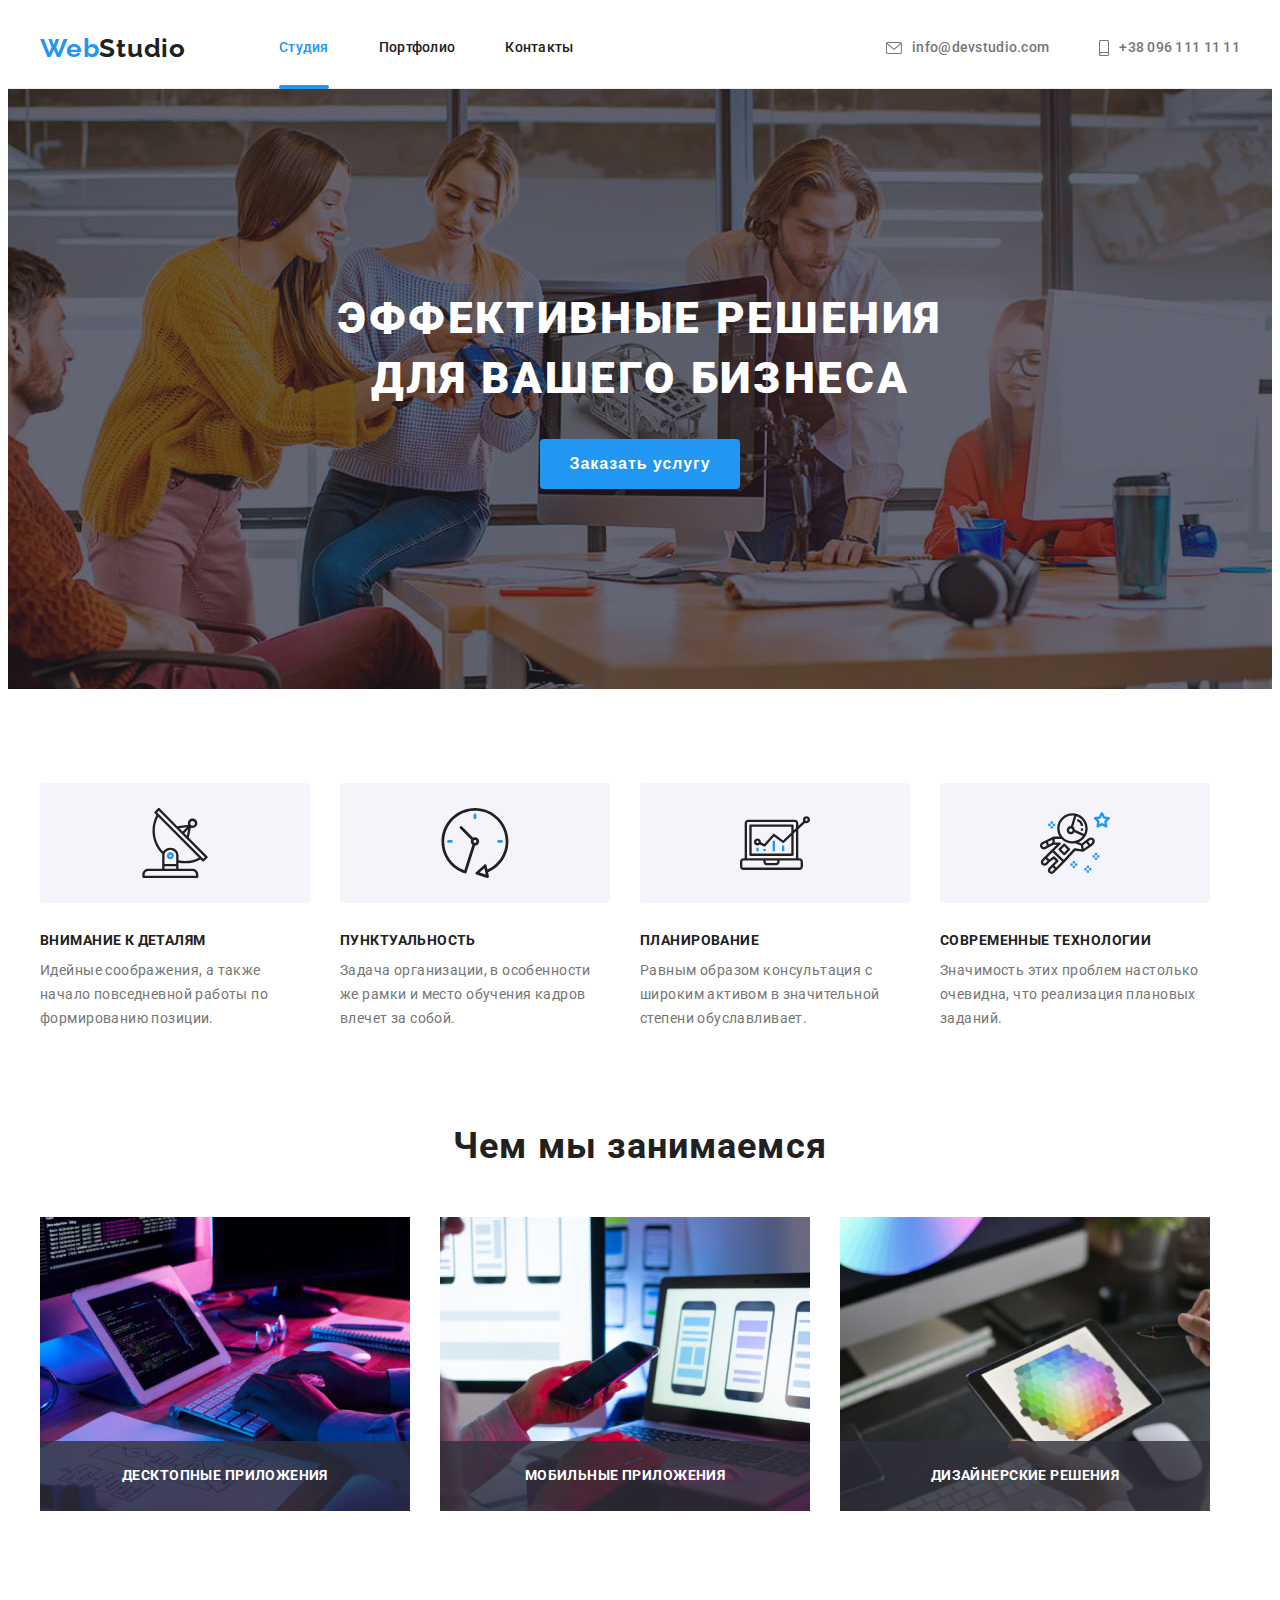
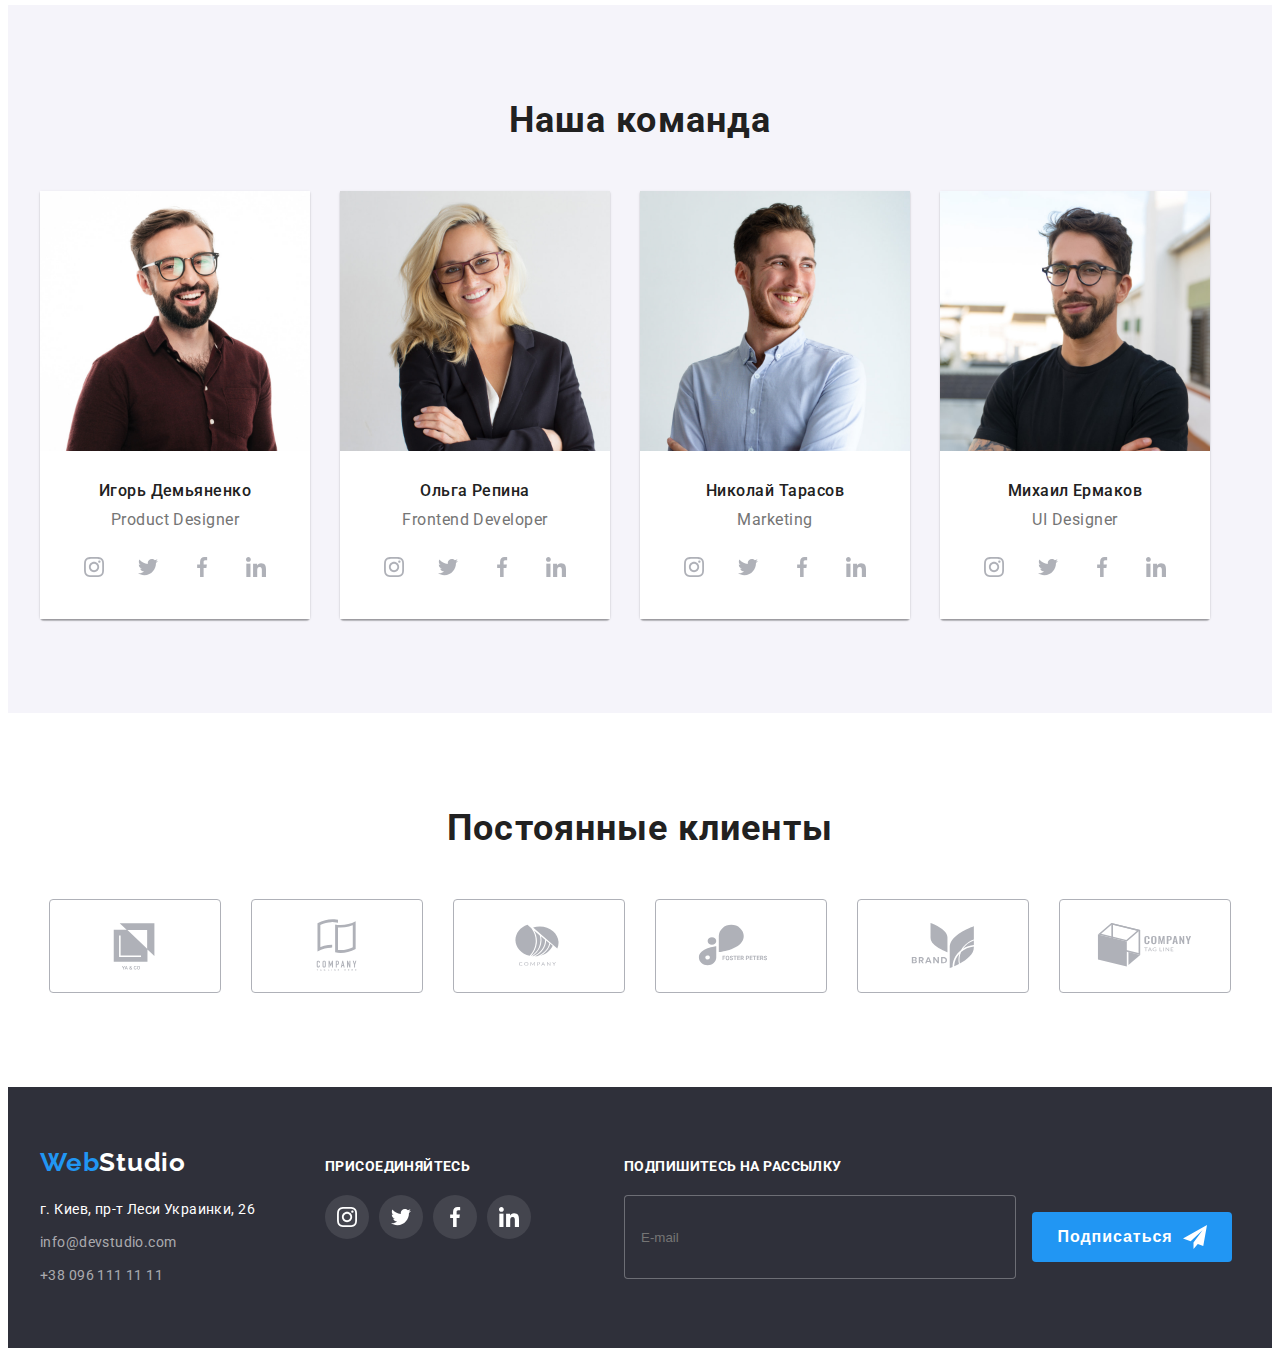
==== index.html @ c7f840ad "Копия с репозитория hw6" ====
<!DOCTYPE html>
<html lang="ru">
  <head>
    <meta charset="UTF-8" />
    <meta http-equiv="X-UA-Compatible" content="IE=edge" />
    <meta name="viewport" content="width=device-width, initial-scale=1.0" />
    <title>Веб-студия</title>
    <link rel="preconnect" href="https://fonts.googleapis.com" />
    <link rel="preconnect" href="https://fonts.gstatic.com" crossorigin />
    <link
      href="https://fonts.googleapis.com/css2?family=Raleway:wght@700&family=Roboto:wght@400;500;700;900&display=swap"
      rel="stylesheet"
    />
    <link
      rel="stylesheet"
      href="https://cdnjs.cloudflare.com/ajax/libs/modern-normalize/1.1.0/modern-normalize.min.css"
      integrity="sha512-wpPYUAdjBVSE4KJnH1VR1HeZfpl1ub8YT/NKx4PuQ5NmX2tKuGu6U/JRp5y+Y8XG2tV+wKQpNHVUX03MfMFn9Q=="
      crossorigin="anonymous"
      referrerpolicy="no-referrer"
    />
    <link rel="stylesheet" href="./css/styles.css" />
  </head>
  <body>
    <!--HEADER-->
    <header class="main-header">
      <div class="container header-container">
        <nav class="navigation">
          <a class="logo link" href="./index.html">Web<span class="logo-web">Studio</span></a>
          <ul class="menu list">
            <li class="menu-item">
              <a class="menu-link link current" href="./index.html">Студия</a>
            </li>
            <li class="menu-item">
              <a class="menu-link link" href="./portfolio.html">Портфолио</a>
            </li>
            <li class="menu-item">
              <a class="menu-link link" href="">Контакты</a>
            </li>
          </ul>
        </nav>
        <ul class="contacts-header list">
          <li class="contact-item">
            <a class="contact-link link" href="mailto:info@devstudio.com">
              <svg class="contact-link-icon" width="16" height="12">
                <use href="./images/icons.svg#envelope"></use>
              </svg>
              info@devstudio.com</a
            >
          </li>
          <li class="contact-item">
            <a class="contact-link link" href="tel:+380961111111">
              <svg class="contact-link-icon" width="10" height="16">
                <use href="./images/icons.svg#smartphone"></use>
              </svg>
              +38 096 111 11 11</a
            >
          </li>
        </ul>
      </div>
    </header>
    <!--MAIN BLOCK-->
    <main>
      <!--HERO SECTION-->
      <section class="hero">
        <div class="container hero-container">
          <h1 class="hero-header">Эффективные решения для вашего бизнеса</h1>
          <button class="modal-btn" type="button" data-modal-open>Заказать услугу</button>
        </div>
      </section>
      <!--ADVANTAGE SECTION-->
      <section class="advantage">
        <div class="container">
          <ul class="advantage-list list">
            <li class="advantage-list-item">
              <div class="advantage-item">
                <svg class="advantage-icon" width="70" height="70">
                  <use href="./images/icons.svg#antenna"></use>
                </svg>
              </div>
              <h3 class="advantage-header">Внимание к деталям</h3>
              <p class="advantage-text">
                Идейные соображения, а также начало повседневной работы по формированию позиции.
              </p>
            </li>
            <li class="advantage-list-item">
              <div class="advantage-item">
                <svg class="advantage-icon" width="70" height="70">
                  <use href="./images/icons.svg#clock"></use>
                </svg>
              </div>
              <h3 class="advantage-header">Пунктуальность</h3>
              <p class="advantage-text">
                Задача организации, в особенности же рамки и место обучения кадров влечет за собой.
              </p>
            </li>
            <li class="advantage-list-item">
              <div class="advantage-item">
                <svg class="advantage-icon" width="70" height="70">
                  <use href="./images/icons.svg#diagram"></use>
                </svg>
              </div>
              <h3 class="advantage-header">Планирование</h3>
              <p class="advantage-text">
                Равным образом консультация с широким активом в значительной степени обуславливает.
              </p>
            </li>
            <li class="advantage-list-item">
              <div class="advantage-item">
                <svg class="advantage-icon" width="70" height="70">
                  <use href="./images/icons.svg#astronaut"></use>
                </svg>
              </div>
              <h3 class="advantage-header">Современные технологии</h3>
              <p class="advantage-text">
                Значимость этих проблем настолько очевидна, что реализация плановых заданий.
              </p>
            </li>
          </ul>
        </div>
      </section>
      <!--SERVICES SECTION-->
      <section class="services section">
        <div class="container">
          <h2 class="block-header">Чем мы занимаемся</h2>
          <ul class="services-list list">
            <li class="service-item">
              <div class="services-list-container">
                <img
                  src="./images/services/services-img-1.jpg"
                  alt="Работает на компьютере"
                  height="294"
                  width="370"
                />
                <h3 class="services-header">Десктопные приложения</h3>
              </div>
            </li>
            <li class="service-item">
              <div class="services-list-container">
                <img
                  src="./images/services/services-img-2.jpg"
                  alt="Работает на ноутбуке с телефоном"
                  height="294"
                  width="370"
                />
                <h3 class="services-header">Мобильные приложения</h3>
              </div>
            </li>
            <li class="service-item">
              <div class="services-list-container">
                <img
                  src="./images/services/services-img-3.jpg"
                  alt="Работает на планшете"
                  height="294"
                  width="370"
                />
                <h3 class="services-header">Дизайнерские решения</h3>
              </div>
            </li>
          </ul>
        </div>
      </section>
      <!--OUR TEAM SECTION-->
      <section class="our-team section">
        <div class="container">
          <h2 class="block-header">Наша команда</h2>
          <ul class="team-list list">
            <li class="team-item">
              <img
                class="photo"
                src="./images/our-team/igor-demyanenko.jpg"
                alt="Игорь Демьяненко"
                height="260"
                width="270"
              />
              <div class="team-content">
                <h3 class="name-team">Игорь Демьяненко</h3>
                <p class="profession-team" lang="en">Product Designer</p>
                <ul class="social-list list">
                  <li class="social-item">
                    <a href="" class="social-link">
                      <svg class="social-icon" width="20" height="20">
                        <use href="./images/icons.svg#instagram"></use>
                      </svg>
                    </a>
                  </li>
                  <li class="social-item">
                    <a href="" class="social-link">
                      <svg class="social-icon" width="20" height="20">
                        <use href="./images/icons.svg#twitter"></use>
                      </svg>
                    </a>
                  </li>
                  <li class="social-item">
                    <a href="" class="social-link">
                      <svg class="social-icon" width="20" height="20">
                        <use href="./images/icons.svg#facebook"></use>
                      </svg>
                    </a>
                  </li>
                  <li class="social-item">
                    <a href="" class="social-link">
                      <svg class="social-icon" width="20" height="20">
                        <use href="./images/icons.svg#linkedin"></use>
                      </svg>
                    </a>
                  </li>
                </ul>
              </div>
            </li>
            <li class="team-item">
              <img
                class="photo"
                src="./images/our-team/olga-repina.jpg"
                alt="Ольга Репина"
                height="260"
                width="270"
              />
              <div class="team-content">
                <h3 class="name-team">Ольга Репина</h3>
                <p class="profession-team" lang="en">Frontend Developer</p>
                <ul class="social-list list">
                  <li class="social-item">
                    <a href="" class="social-link">
                      <svg class="social-icon" width="20" height="20">
                        <use href="./images/icons.svg#instagram"></use>
                      </svg>
                    </a>
                  </li>
                  <li class="social-item">
                    <a href="" class="social-link">
                      <svg class="social-icon" width="20" height="20">
                        <use href="./images/icons.svg#twitter"></use>
                      </svg>
                    </a>
                  </li>
                  <li class="social-item">
                    <a href="" class="social-link">
                      <svg class="social-icon" width="20" height="20">
                        <use href="./images/icons.svg#facebook"></use>
                      </svg>
                    </a>
                  </li>
                  <li class="social-item">
                    <a href="" class="social-link">
                      <svg class="social-icon" width="20" height="20">
                        <use href="./images/icons.svg#linkedin"></use>
                      </svg>
                    </a>
                  </li>
                </ul>
              </div>
            </li>
            <li class="team-item">
              <img
                class="photo"
                src="./images/our-team/nikolay-tarasov.jpg"
                alt="Николай Тарасов"
                height="260"
                width="270"
              />
              <div class="team-content">
                <h3 class="name-team">Николай Тарасов</h3>
                <p class="profession-team" lang="en">Marketing</p>
                <ul class="social-list list">
                  <li class="social-item">
                    <a href="" class="social-link">
                      <svg class="social-icon" width="20" height="20">
                        <use href="./images/icons.svg#instagram"></use>
                      </svg>
                    </a>
                  </li>
                  <li class="social-item">
                    <a href="" class="social-link">
                      <svg class="social-icon" width="20" height="20">
                        <use href="./images/icons.svg#twitter"></use>
                      </svg>
                    </a>
                  </li>
                  <li class="social-item">
                    <a href="" class="social-link">
                      <svg class="social-icon" width="20" height="20">
                        <use href="./images/icons.svg#facebook"></use>
                      </svg>
                    </a>
                  </li>
                  <li class="social-item">
                    <a href="" class="social-link">
                      <svg class="social-icon" width="20" height="20">
                        <use href="./images/icons.svg#linkedin"></use>
                      </svg>
                    </a>
                  </li>
                </ul>
              </div>
            </li>
            <li class="team-item">
              <img
                class="photo"
                src="./images/our-team/mikhail-yermakov.jpg"
                alt="Михаил Ермаков"
                height="260"
                width="270"
              />
              <div class="team-content">
                <h3 class="name-team">Михаил Ермаков</h3>
                <p class="profession-team" lang="en">UI Designer</p>
                <ul class="social-list list">
                  <li class="social-item">
                    <a href="" class="social-link">
                      <svg class="social-icon" width="20" height="20">
                        <use href="./images/icons.svg#instagram"></use>
                      </svg>
                    </a>
                  </li>
                  <li class="social-item">
                    <a href="" class="social-link">
                      <svg class="social-icon" width="20" height="20">
                        <use href="./images/icons.svg#twitter"></use>
                      </svg>
                    </a>
                  </li>
                  <li class="social-item">
                    <a href="" class="social-link">
                      <svg class="social-icon" width="20" height="20">
                        <use href="./images/icons.svg#facebook"></use>
                      </svg>
                    </a>
                  </li>
                  <li class="social-item">
                    <a href="" class="social-link">
                      <svg class="social-icon" width="20" height="20">
                        <use href="./images/icons.svg#linkedin"></use>
                      </svg>
                    </a>
                  </li>
                </ul>
              </div>
            </li>
          </ul>
        </div>
      </section>
      <!--CLIENTS-->
      <section class="clients section">
        <div class="container">
          <h2 class="block-header">Постоянные клиенты</h2>
          <ul class="clients-list list">
            <li class="client-item">
              <a href="" class="client-link">
                <svg class="client-icon" width="106" height="60">
                  <use href="./images/icons.svg#logo-1"></use>
                </svg>
              </a>
            </li>
            <li class="client-item">
              <a href="" class="client-link">
                <svg class="client-icon" width="106" height="60">
                  <use href="./images/icons.svg#logo-2"></use>
                </svg>
              </a>
            </li>
            <li class="client-item">
              <a href="" class="client-link">
                <svg class="client-icon" width="106" height="60">
                  <use href="./images/icons.svg#logo-3"></use>
                </svg>
              </a>
            </li>
            <li class="client-item">
              <a href="" class="client-link">
                <svg class="client-icon" width="106" height="60">
                  <use href="./images/icons.svg#logo-4"></use>
                </svg>
              </a>
            </li>
            <li class="client-item">
              <a href="" class="client-link">
                <svg class="client-icon" width="106" height="60">
                  <use href="./images/icons.svg#logo-5"></use>
                </svg>
              </a>
            </li>
            <li class="client-item">
              <a href="" class="client-link">
                <svg class="client-icon" width="106" height="60">
                  <use href="./images/icons.svg#logo-6"></use>
                </svg>
              </a>
            </li>
          </ul>
        </div>
      </section>
    </main>
    <!--FOOTER-->
    <footer class="footer">
      <div class="container footer-item">
        <div class="logo-contacts-footer">
          <a class="logo link" href="./index.html">Web<span class="logo-footer">Studio</span></a>
          <address class="contacts">
            <ul class="footer-contacts-list list">
              <li class="footer-item">
                <a
                  class="footer-address-link link"
                  href=""
                  target="_blank"
                  rel="noopener noreferrer"
                >
                  г. Киев, пр-т Леси Украинки, 26</a
                >
              </li>
              <li class="footer-item">
                <a class="footer-contact-link link" href="mailto:info@devstudio.com"
                  >info@devstudio.com</a
                >
              </li>
              <li class="footer-item">
                <a class="footer-contact-link link" href="tel:+380961111111">+38 096 111 11 11</a>
              </li>
            </ul>
          </address>
        </div>
        <div class="social-footer">
          <h2 class="footer-header">присоединяйтесь</h2>
          <ul class="social-footer-list list">
            <li class="social-footer-item">
              <a href="" class="social-footer-link">
                <svg class="social-footer-icon" width="20" height="20">
                  <use href="./images/icons.svg#instagram"></use>
                </svg>
              </a>
            </li>
            <li class="social-footer-item">
              <a href="" class="social-footer-link">
                <svg class="social-footer-icon" width="20" height="20">
                  <use href="./images/icons.svg#twitter"></use>
                </svg>
              </a>
            </li>
            <li class="social-footer-item">
              <a href="" class="social-footer-link">
                <svg class="social-footer-icon" width="20" height="20">
                  <use href="./images/icons.svg#facebook"></use>
                </svg>
              </a>
            </li>
            <li class="social-footer-item">
              <a href="" class="social-footer-link">
                <svg class="social-footer-icon" width="20" height="20">
                  <use href="./images/icons.svg#linkedin"></use>
                </svg>
              </a>
            </li>
          </ul>
        </div>
        <div class="footer-subscription">
          <h2 class="footer-header">подпишитесь на рассылку</h2>
          <form class="footer-subscription-form">
            <input
              class="footer-subscription-input"
              type="email"
              name="sub_user_email"
              placeholder="E-mail"
            />
            <button class="footer-subscription-btn" type="submit">
              <span class="footer-subscription-btn-span">Подписаться</span>
              <svg class="subscription-icon" width="24" height="24">
                <use href="./images/icons.svg#plane"></use>
              </svg>
            </button>
          </form>
        </div>
      </div>
    </footer>
    <!--CONTACT MODAL-->
    <div class="backdrop is-hidden" data-modal>
      <div class="modal">
        <button class="modal-btn-close" type="button" data-modal-close>
          <svg class="modal-btn-close-icon" width="18" height="18">
            <use href="./images/icons.svg#close"></use>
          </svg>
        </button>
        <form class="contact-form">
          <p class="contact-form-appeal">Оставьте свои данные, мы вам перезвоним</p>
          <label class="contact-form-field">
            <span class="contact-form-field-span">Имя</span>
            <span class="contact-form-field-wrapper">
              <input
                class="contact-form-input"
                type="text"
                required
                name="user_name"
                minlength="2"
              />
              <svg class="contact-form-icon" width="18" height="18">
                <use href="./images/icons.svg#person"></use>
              </svg>
            </span>
          </label>
          <label class="contact-form-field">
            <span class="contact-form-field-span">Телефон</span>
            <span class="contact-form-field-wrapper">
              <input
                class="contact-form-input"
                type="tel"
                required
                name="user_phone_number"
                pattern="[0-9]{3}[0-9]{3}[0-9]{2}[0-9]{2}"
                title="(700)1234567"
              />
              <svg class="contact-form-icon" width="18" height="18">
                <use href="./images/icons.svg#phone"></use>
              </svg>
            </span>
          </label>
          <label class="contact-form-field">
            <span class="contact-form-field-span">Почта</span>
            <span class="contact-form-field-wrapper">
              <input class="contact-form-input" type="email" required name="user_email" />
              <svg class="contact-form-icon" width="18" height="18">
                <use href="./images/icons.svg#email"></use>
              </svg>
            </span>
          </label>
          <label class="contact-form-field">
            <span class="contact-form-field-span">Комментарий</span>
            <textarea
              class="contact-form-message"
              name="user_massage"
              placeholder="Введите текст"
            ></textarea>
          </label>
          <input
            class="contact-form-checkbox visually-hidden"
            id="checkbox-policy"
            type="checkbox"
            name="user_policy"
            required
          />
          <label class="contact-form-checkbox-label" for="checkbox-policy">
            <span class="contact-form-checkbox-policy-span">
              Соглашаюсь с рассылкой и принимаю&nbsp;
              <a href="" class="contact-form-checkbox-link link">Условия договора</a>
            </span>
          </label>
          <button class="contact-form-btn" type="submit">Отправить</button>
        </form>
      </div>
    </div>
    <script src="./js/modal.js"></script>
  </body>
</html>
---- css/styles.css ----
:root {
    --accent-color: #212121;
    --brand-color: #2196F3;
    --text-color: #757575;
}

h1,
h2,
h3,
h4,
h5,
h6,
p {
    margin-top: 0;
    margin-bottom: 0;
}

ul,
ol {
    margin-top: 0;
    margin-bottom: 0;
    padding-left: 0;
}

img {
    display: block;
}

.link {
    text-decoration: none;
}

.list {
    list-style: none;
}

body {
    font-family: 'Roboto', sans-serif;
    color: var(--accent-color);
}

.visually-hidden {
    position: absolute;
    width: 1px;
    height: 1px;
    margin: -1px;
    border: 0;
    padding: 0;
    white-space: nowrap;
    clip-path: inset(100%);
    clip: rect(0 0 0 0);
    overflow: hidden;
}

/*=========COMPONENTS=========*/
.container {
    width: 1200px;
    padding-left: 15px;
    padding-right: 15px;
    margin-left: auto;
    margin-right: auto;
}

.section {
    padding-top: 94px;
    padding-bottom: 94px;
}

.logo {
    font-family: 'Raleway', sans-serif;
    font-weight: 700;
    font-size: 26px;
    line-height: 1.19;
    letter-spacing: 0.03em;
    color: var(--brand-color);
}

.logo-web {
    color: var(--accent-color);
}

.block-header {
    margin-bottom: 50px;

    font-weight: 700;
    font-size: 36px;
    line-height: 1.17;
    text-align: center;
    letter-spacing: 0.03em;
}

/*=========HEADER=========*/
.header-container {
    display: flex;
    align-items: center;
    justify-content: space-between;
}

.main-header {
    border-bottom: 1px solid #ECECEC;
}

.navigation {
    display: flex;
    align-items: center;
}

.menu {
    display: flex;
    margin-left: 93px;
}

.menu-item {
    position: relative;
}

.menu-item:not(:last-child) {
    margin-right: 50px;
}

.contact-item:not(:last-child) {
    margin-right: 50px;
}

.menu-link {
    display: block;
    padding-top: 32px;
    padding-bottom: 32px;

    font-weight: 500;
    font-size: 14px;
    line-height: 1.14;
    letter-spacing: 0.02em;
    color: var(--accent-color);

    transition: color 250ms cubic-bezier(0.4, 0, 0.2, 1);
}

.menu-link:hover,
.menu-link:focus {
    color: var(--brand-color);
}

.menu .link.current {
    color: var(--brand-color);
}

.menu-link.current::after {
    position: absolute;
    content: '';
    width: 100%;
    height: 4px;
    left: 0;
    bottom: -1px;
    background: var(--brand-color);
    border-radius: 2px;
}

.contacts-header {
    display: flex;
}

.contact-link {
    display: flex;
    align-items: center;
    
    font-weight: 500;
    font-size: 14px;
    line-height: 1.14;
    letter-spacing: 0.02em;
    color: var(--text-color);

    transition: color 250ms cubic-bezier(0.4, 0, 0.2, 1);
}

.contact-link:hover, 
.contact-link:focus {
    color: var(--brand-color);
}

.contact-link-icon {
    margin-right: 10px;
    fill: var(--text-color);
    transition: fill 250ms cubic-bezier(0.4, 0, 0.2, 1);
}

.contact-link:hover .contact-link-icon,
.contact-link:focus .contact-link-icon {
    fill: var(--brand-color);
}

/*=========HERO=========*/
.hero {
    max-width: 1600px;
    margin-left: auto;
    margin-right: auto;
    padding-top: 200px;
    padding-bottom: 200px;
    background-image: linear-gradient(rgba(47, 48, 58, 0.4), rgba(47, 48, 58, 0.4)), url('../images/hero/hero-bg.jpg');
    background-size: cover, 1600px;
    background-repeat: no-repeat;
    background-position: center;
    background-color: #2F303A;
}

.hero-header {
    width: 696px;
    height: 120px;
    margin-left: auto;
    margin-right: auto;

    font-weight: 900;
    font-size: 44px;
    line-height: 1.36;
    text-align: center;
    letter-spacing: 0.06em;
    text-transform: uppercase;
    color: #FFFFFF;
    margin-bottom: 30px;
}

.modal-btn {
    display: block;
    min-width: 200px;
    height: 50px;
    margin-left: auto;
    margin-right: auto;
    border: 0;
    border-radius: 4px;

    font-weight: 700;
    font-size: 16px;
    line-height: 1.88;
    letter-spacing: 0.06em;
    cursor: pointer;
    color: #FFFFFF;
    background-color: var(--brand-color);

    transition: background-color 250ms cubic-bezier(0.4, 0, 0.2, 1);
}

.modal-btn:hover,
.modal-btn:focus {
    background-color: #188CE8;
}

/*=========ADVANTAGE=========*/
.advantage {
    padding-top: 94px;
}

.advantage-list {
    display: flex;
}

.advantage-list-item {
    width: 270px;
    min-height: 101px;
}

.advantage-list-item:not(:nth-child(4n)) {
    margin-right: 30px;
}

.advantage-item {
    display: flex;
    align-items: center;
    justify-content: center;
    width: 270px;
    height: 120px;
    background-color: #F5F4FA;
    border-radius: 4px;
    margin-bottom: 30px;
}

.advantage-header {
    margin-bottom: 10px;
    
    font-weight: 700;
    font-size: 14px;
    line-height: 1.14;
    letter-spacing: 0.03em;
    text-transform: uppercase;
}

.advantage-text {
    font-size: 14px;
    line-height: 1.71;
    letter-spacing: 0.03em;
    color: var(--text-color);
}

/*=========SERVICES=========*/
.services-list {
    display: flex;
    flex-wrap: wrap;
}

.services-list-container {
    position: relative;
    width: 370;
    left: 294;
}

.service-item:not(:nth-child(3n)) {
    margin-right: 30px;
}

.services-header {
    position: absolute;
    bottom: 0;
    left: 0;
    display: flex;
    align-items: center;
    justify-content: center;
    width: 370px;
    height: 70px;
    font-weight: 700;
    font-size: 14px;
    line-height: 1.14;
    letter-spacing: 0.03em;
    text-transform: uppercase;
    color: #FFFFFF;
    background: rgba(47, 48, 58, 0.8);
}

/*=========OUR TEAM=========*/
.team-list {
    display: flex;
    flex-wrap: wrap;
}

.team-item {
    box-shadow: 0px 1px 3px rgba(0, 0, 0, 0.12), 0px 1px 1px rgba(0, 0, 0, 0.14), 0px 2px 1px rgba(0, 0, 0, 0.2);
    border-radius: 0px 0px 4px 4px;
}

.team-item:not(:nth-child(4n)) {
    margin-right: 30px;
}

.our-team {
    background: #F5F4FA;
}

.team-content {
    padding: 30px 20px;
    background-color: #fff;
}

.name-team {
    margin-bottom: 10px;

    font-weight: 500;
    font-size: 16px;
    line-height: 1.19;
    text-align: center;
    letter-spacing: 0.03em;
}

.profession-team {
    margin-bottom: 16px;
    font-size: 16px;
    line-height: 1.19;
    text-align: center;
    letter-spacing: 0.03em;
    color: var(--text-color);
}

.social-list {
    display: flex;
    justify-content: center;
}

.social-item:not(:last-child) {
    margin-right: 10px;
}

.social-link {
    display: flex;
    align-items: center;
    justify-content: center;
    width: 44px;
    height: 44px;
    border-radius: 50%;
    background-color: #fff;

    transition: background-color 250ms cubic-bezier(0.4, 0, 0.2, 1);
}

.social-icon {
    fill: #AFB1B8;

    transition: fill 250ms cubic-bezier(0.4, 0, 0.2, 1);
}

.social-link:hover,
.social-link:focus {
    background-color: var(--brand-color);
}

.social-link:hover .social-icon,
.social-link:focus .social-icon {
    fill: #fff;
}

/*=========CLIENTS=========*/

.clients-list {
    display: flex;
    justify-content: center;
}

.client-item:not(:last-child) {
    margin-right: 30px;
}

.client-link {
    display: flex;
    align-items: center;
    justify-content: center;
    width: 170px;
    height: 92px;
    border: 1px solid #AFB1B8;
    border-radius: 4px;

    transition: border 250ms cubic-bezier(0.4, 0, 0.2, 1);
}

.client-icon {
    fill: #AFB1B8;

    transition: fill 250ms cubic-bezier(0.4, 0, 0.2, 1);
}

.client-link:hover,
.client-link:focus {
    border: 1px solid var(--brand-color);
}

.client-link:hover .client-icon,
.client-link:focus .client-icon {
    fill: var(--brand-color);
}

/*=========FOOTER=========*/
.footer {
    background-color: #2F303A;
    padding-top: 60px;
    padding-bottom: 60px;
}

.footer-item {
    display: flex;
    align-items: baseline;
}

.logo-contacts-footer {
    margin-right: 70px;
}

.logo-footer {
    color: #fff;
}

.contacts {
    margin-top: 20px;

    display: flex;
    font-style: normal;
    font-weight: 400;
    font-size: 14px;
    line-height: 1.71;
    letter-spacing: 0.03em;
}

.footer-item:not(:last-child) {
    margin-bottom: 9px;
}

.footer-address-link {
    color: #FFFFFF;
}

.footer-contact-link {
    color: rgba(255, 255, 255, 0.6);
}

.social-footer {
    margin-right: 93px;
}

.footer-header {
    margin-bottom: 20px;

    font-weight: 700;
    font-size: 14px;
    line-height: 1.14;
    letter-spacing: 0.03em;
    text-transform: uppercase;
    color: #fff;
}

.social-footer-list {
    display: flex;
}

.social-footer-item:not(:last-child) {
    margin-right: 10px;
}

.social-footer-link {
    display: flex;
    align-items: center;
    justify-content: center;
    width: 44px;
    height: 44px;
    border-radius: 50%;
    background-color: rgba(255, 255, 255, 0.1);

    transition: background-color 250ms cubic-bezier(0.4, 0, 0.2, 1);
}

.social-footer-icon {
    fill: #fff;

    transition: fill 250ms cubic-bezier(0.4, 0, 0.2, 1);
}

.social-footer-link:hover,
.social-footer-link:focus {
    background-color: var(--brand-color);
}

.social-footer-link:hover .social-footer-icon,
.social-footer-link:focus .social-footer-icon {
    fill: #fff;
}

.footer-subscription-form {
    display: inline-block;
}

.footer-subscription-input {
    width: 358px;
    height: 50px;
    padding: 16px;
    margin-right: 12px;
    color: rgba(255, 255, 255, 0.6);
    border: 1px solid rgba(255, 255, 255, 0.3);
    border-radius: 4px;
    background-color: #2F303A;
    transition: border 250ms cubic-bezier(0.4, 0, 0.2, 1);
}

.footer-subscription-input:focus {
    outline: none;
    border: 1px solid var(--brand-color);
}

.footer-subscription-btn {
    display: inline-flex;
    justify-content: center;
    align-items: center;
    min-width: 200px;
    height: 50px;
    background-color: var(--brand-color);
    border-radius: 4px;
    border: 0;
    transition: background-color 250ms cubic-bezier(0.4, 0, 0.2, 1);
}

.footer-subscription-btn-span {
    font-weight: 700;
    font-size: 16px;
    line-height: 1.88;
    letter-spacing: 0.06em;
    color: #FFFFFF;
}

.subscription-icon {
    margin-left: 10px;
    fill: #fff;
}

.footer-subscription-btn:hover,
.footer-subscription-btn:focus {
    background-color: #188CE8;
    cursor: pointer;
}

/*=========PORTFOLIO=========*/
.filter-list {
    display: flex;
    justify-content: center;
    margin-bottom: 50px;
}

.filter-item:not(:last-child) {
    margin-right: 8px;
}

.filter-type-btn {
    padding: 6px 22px;
    border: 0;
    border-radius: 4px;

    font-weight: 500;
    font-size: 16px;
    line-height: 1.62;
    letter-spacing: 0.03em;
    color: var(--accent-color);
    background: #F5F4FA;
    transition: color 250ms cubic-bezier(0.4, 0, 0.2, 1), 
    background-color 250ms cubic-bezier(0.4, 0, 0.2, 1), 
    box-shadow 250ms cubic-bezier(0.4, 0, 0.2, 1);
}

.filter-type-btn:hover,
.filter-type-btn:focus {
    color: #fff;
    background-color: var(--brand-color);
    cursor: pointer;
    box-shadow: 0px 3px 1px rgba(0, 0, 0, 0.1),
        0px 1px 2px rgba(0, 0, 0, 0.08),
        0px 2px 2px rgba(0, 0, 0, 0.12);
}

.projects-list {
    display: flex;
    flex-wrap: wrap;
    margin-top: -30px;
    margin-left: -30px;
}

.project-item {
    margin-top: 30px;
    margin-left: 30px;
    flex-basis: calc((100% - 90px) / 3);
}

.project-link {
    display: block;
    transition: box-shadow 250ms cubic-bezier(0.4, 0, 0.2, 1);
}

.project-link:hover,
.project-link:focus {
    box-shadow: 0px 1px 1px rgba(0, 0, 0, 0.12), 0px 4px 4px rgba(0, 0, 0, 0.06), 1px 4px 6px rgba(0, 0, 0, 0.16);
}

.project-link:hover .text-overlay,
.project-link:focus .text-overlay {
    transform: translateY(0);
}

.portfolio-img-container {
    position: relative;
    overflow: hidden;
}

.text-overlay {
    position: absolute;
    width: 100%;
    height: 100%;
    top: 0;
    left: 0;
    padding: 63px 24px;

    font-weight: 400;
    font-size: 18px;
    line-height: 1.56;
    letter-spacing: 0.03em;
    color: #FFFFFF;
    background-color: rgba(33, 150, 243, 0.9);

    transform: translateY(100%);
    transition: transform 250ms cubic-bezier(0.4, 0, 0.2, 1);
}


.project-container {
    padding: 20px 24px;
    border-left: 1px solid #EEEEEE;
    border-right: 1px solid #EEEEEE;
    border-bottom: 1px solid #EEEEEE;
}

.project-header {
    margin-bottom: 4px;

    font-weight: 700;
    font-size: 18px;
    line-height: 2;
    letter-spacing: 0.06em;
    color: var(--accent-color);
}

.project-type {
    font-size: 16px;
    line-height: 1.88;
    letter-spacing: 0.03em;
    color: var(--text-color);
}

/*=========BACKDROP=========*/

.backdrop {
    position: fixed;
    top: 0;
    left: 0;
    width: 100%;
    height: 100%;
    background-color: rgba(0, 0, 0, 0.2);
    transition: opacity 250ms linear, visibility 250ms linear;
}

.modal {
    position: absolute;
    top: 50%;
    left: 50%;
    transform: translate(-50%, -50%);
    width: 528px;
    height: 581px;
    padding: 40px;
    background-color: #fff;
    box-shadow: 0px 1px 3px rgba(0, 0, 0, 0.12), 0px 1px 1px rgba(0, 0, 0, 0.14), 0px 2px 1px rgba(0, 0, 0, 0.2);
    border-radius: 4px;
}

.modal-btn-close {
    position: absolute;
    top: 8px;
    right: 8px;
    display: flex;
    justify-content: center;
    align-items: center;
    width: 30px;
    height: 30px;
    background-color: #fff;
    border: 1px solid rgba(0, 0, 0, 0.1);
    border-radius: 50%;
    transition: fill 250ms cubic-bezier(0.4, 0, 0.2, 1);
}

.modal-btn-close:hover,
.modal-btn-close:focus {
    fill: var(--brand-color);
}

.backdrop.is-hidden {
    opacity: 0;
    visibility: hidden;
    pointer-events: none;
}

/*=========CONTACT MODAL FORM=========*/

.contact-form {
    display: flex;
    flex-direction: column;
}

.contact-form-appeal {
    margin-bottom: 12px;
    font-weight: 700;
    font-size: 20px;
    line-height: 1.15;
    text-align: center;
    letter-spacing: 0.03em;
    color: var(--accent-color);
}

.contact-form-field-wrapper {
    position: relative;
    display: block;
}

.contact-form-field-span {
    display: block;
    margin-bottom: 4px;
    font-weight: 400;
    font-size: 12px;
    line-height: 1.17;
    letter-spacing: 0.01em;
    color: var(--text-color);
}

.contact-form-input {
    margin-bottom: 10px;
    width: 100%;
    height: 40px;
    padding-left: 42px;
    border: 1px solid rgba(33, 33, 33, 0.2);
    border-radius: 4px;
    transition: border-color 250ms cubic-bezier(0.4, 0, 0.2, 1),;
}

.contact-form-input:focus {
    outline: none;
    border-color: var(--brand-color);
}

.contact-form-icon {
    position: absolute;
    left: 12px;
    top: 50%;
    transform: translateY(-50%);
    width: 18px;
    height: 18px;
    fill: var(--accent-color);
    transition: fill 250ms cubic-bezier(0.4, 0, 0.2, 1);
}

.contact-form-input:focus + .contact-form-icon {
    fill: var(--brand-color);
}

.contact-form-message {
    display: block;
    width: 100%;
    height: 120px;
    padding: 12px 16px;
    resize: none;
    border: 1px solid rgba(33, 33, 33, 0.2);
    border-radius: 4px;
    transition: border-color 250ms cubic-bezier(0.4, 0, 0.2, 1), fill 250ms cubic-bezier(0.4, 0, 0.2, 1);
}

.contact-form-message:focus {
    outline: none;
    border-color: var(--brand-color);
}

.contact-form-checkbox-label {
    display: flex;
    align-items: center;
    margin-top: 20px;
    margin-bottom: 30px;
    font-weight: 400;
    font-size: 14px;
    line-height: 1.71;
    letter-spacing: 0.03em;
    color: var(--text-color);
}

.contact-form-checkbox-policy-span {
    display: block;
    font-weight: 400;
    font-size: 14px;
    line-height: 1.71;
    letter-spacing: 0.03em;
    color: var(--text-color);
}

.contact-form-checkbox-link {
    font-weight: 400;
    font-size: 14px;
    line-height: 1.71;
    letter-spacing: 0.03em;
    text-decoration-line: underline;
    color: var(--brand-color);
}

.contact-form-checkbox-label::before {
    display: block;
    width: 16px;
    height: 15px;
    margin-left: 14px;
    margin-right: 7px;
    border: 1px solid var(--accent-color);
    border-radius: 2px;
    cursor: pointer;
    content: '';
    transition: background-color 250ms cubic-bezier(0.4, 0, 0.2, 1), background-image 250ms cubic-bezier(0.4, 0, 0.2, 1), border 250ms cubic-bezier(0.4, 0, 0.2, 1);
}

.contact-form-checkbox:checked + .contact-form-checkbox-label::before {
    background-color: var(--brand-color);
    background-image: url(../images/checkmark.svg);
    background-position: center;
    background-repeat: no-repeat;
    border: 0;
}

.contact-form-checkbox:focus + .contact-form-checkbox-label::before {
    border: 1px solid var(--brand-color);
}

.contact-form-btn {
    min-width: 200px;
    height: 50px;
    align-self: center;
    border: 0;
    border-radius: 4px;
    font-weight: 700;
    font-size: 16px;
    line-height: 1.88;
    letter-spacing: 0.06em;
    color: #fff;
    background-color: var(--brand-color);
    transition: background-color 250ms cubic-bezier(0.4, 0, 0.2, 1),
        box-shadow 250ms cubic-bezier(0.4, 0, 0.2, 1);
}

.contact-form-btn:hover,
.contact-form-btn:focus {
        background-color: #188CE8;
        cursor: pointer;
        box-shadow: 0px 4px 4px rgba(0, 0, 0, 0.15);
}
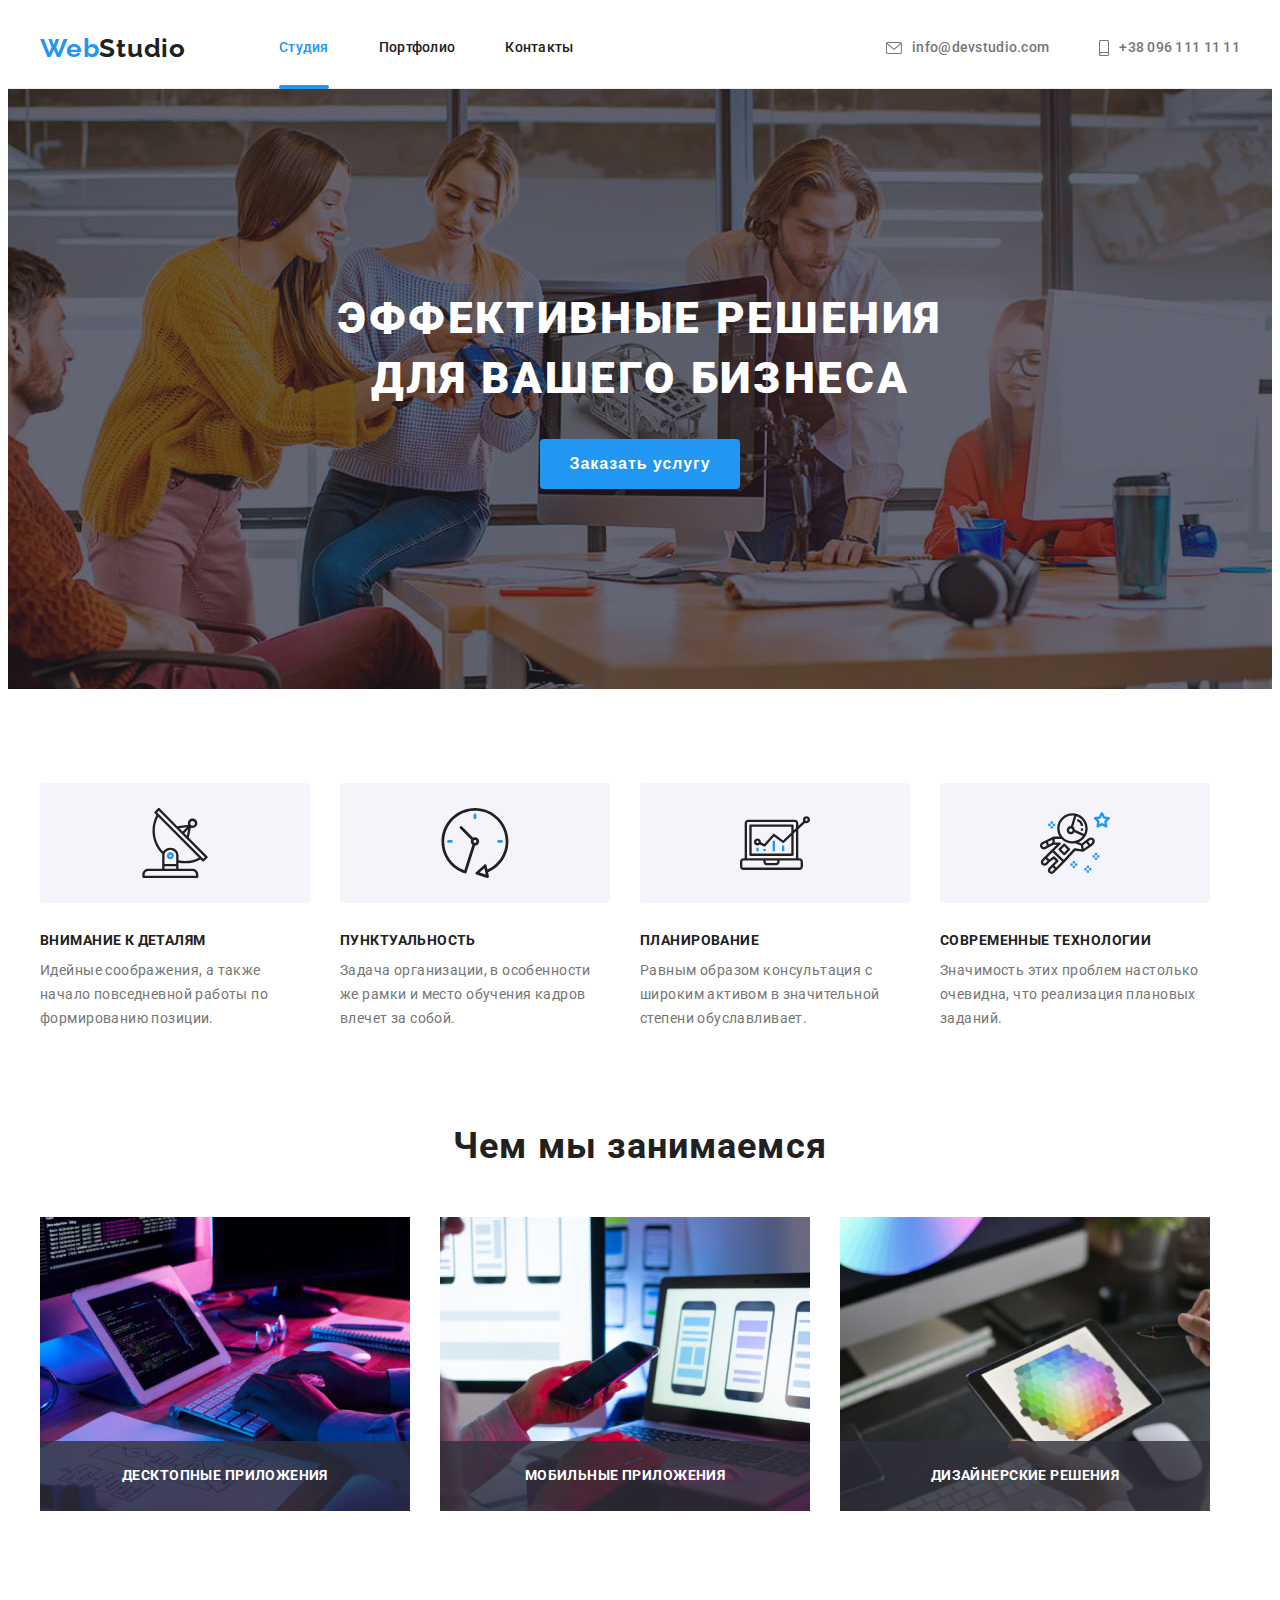
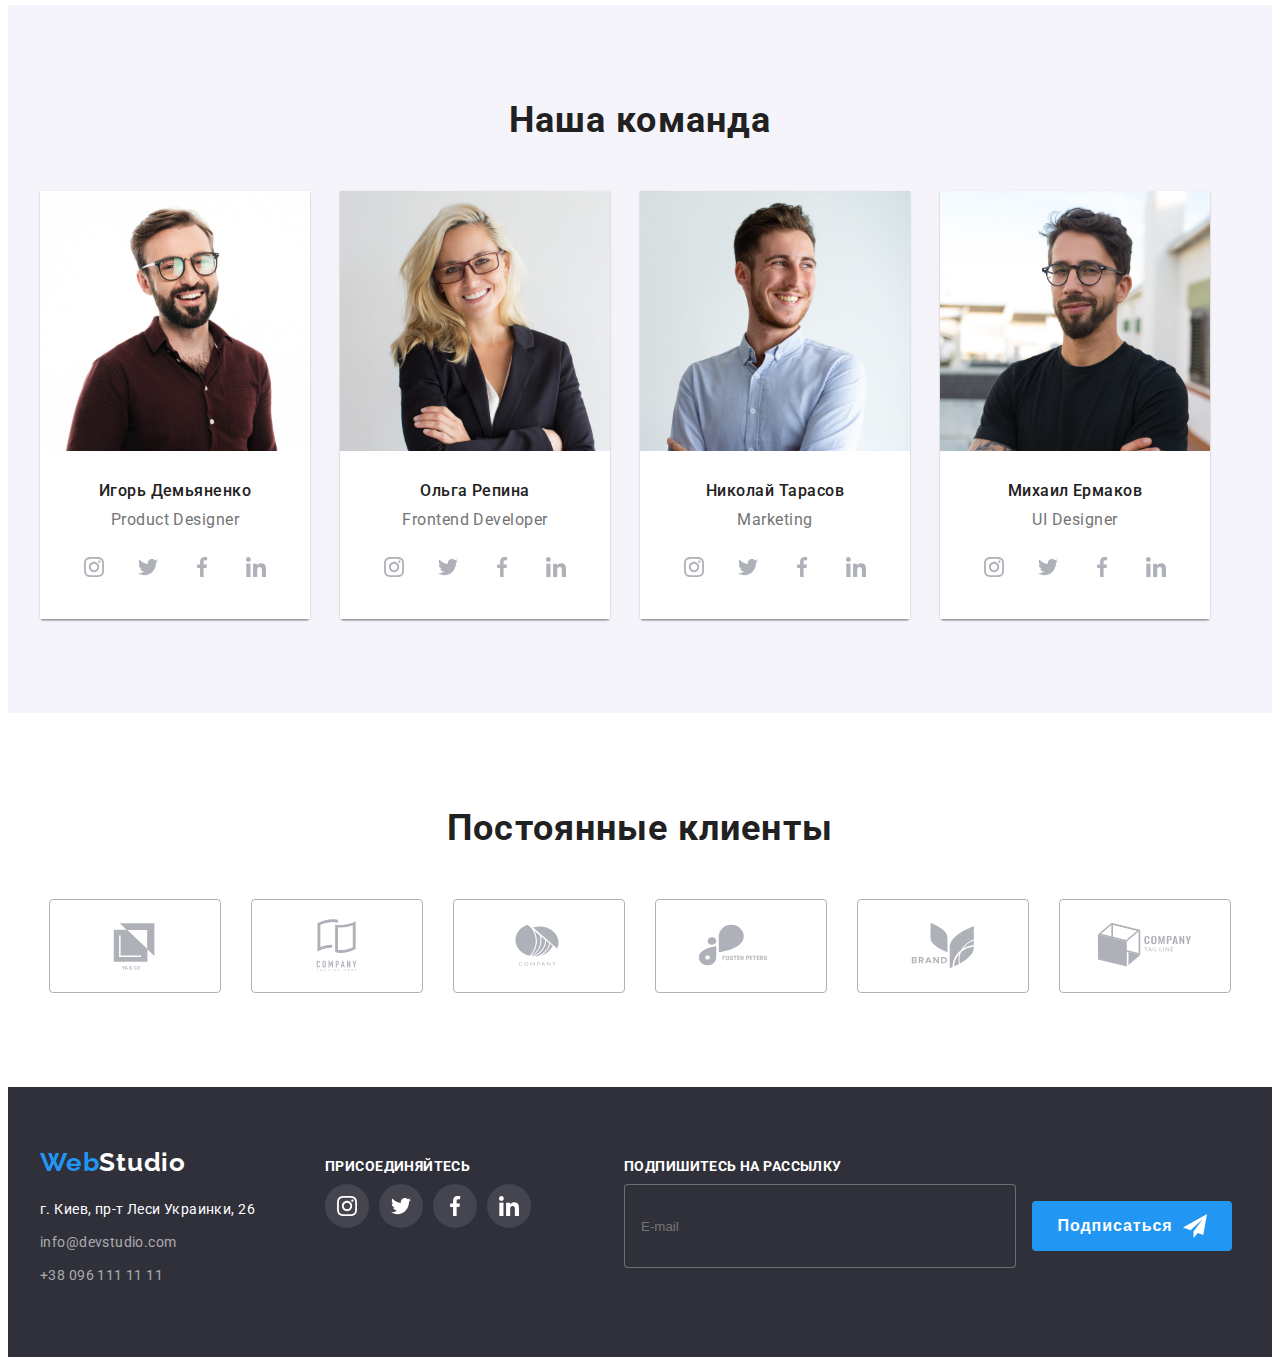
==== commit 1b5a2565: "Применил препроцессор SASS" ====
--- a/index.html
+++ b/index.html
@@ -18,7 +18,7 @@
       crossorigin="anonymous"
       referrerpolicy="no-referrer"
     />
-    <link rel="stylesheet" href="./css/styles.css" />
+    <link rel="stylesheet" href="./css/main.min.css" />
   </head>
   <body>
     <!--HEADER-->
@@ -64,7 +64,7 @@
       <section class="hero">
         <div class="container hero-container">
           <h1 class="hero-header">Эффективные решения для вашего бизнеса</h1>
-          <button class="modal-btn" type="button" data-modal-open>Заказать услугу</button>
+          <button class="btn modal-btn" type="button" data-modal-open>Заказать услугу</button>
         </div>
       </section>
       <!--ADVANTAGE SECTION-->
@@ -77,7 +77,7 @@
                   <use href="./images/icons.svg#antenna"></use>
                 </svg>
               </div>
-              <h3 class="advantage-header">Внимание к деталям</h3>
+              <h3 class="header-item advantage-header">Внимание к деталям</h3>
               <p class="advantage-text">
                 Идейные соображения, а также начало повседневной работы по формированию позиции.
               </p>
@@ -88,7 +88,7 @@
                   <use href="./images/icons.svg#clock"></use>
                 </svg>
               </div>
-              <h3 class="advantage-header">Пунктуальность</h3>
+              <h3 class="header-item advantage-header">Пунктуальность</h3>
               <p class="advantage-text">
                 Задача организации, в особенности же рамки и место обучения кадров влечет за собой.
               </p>
@@ -99,7 +99,7 @@
                   <use href="./images/icons.svg#diagram"></use>
                 </svg>
               </div>
-              <h3 class="advantage-header">Планирование</h3>
+              <h3 class="header-item advantage-header">Планирование</h3>
               <p class="advantage-text">
                 Равным образом консультация с широким активом в значительной степени обуславливает.
               </p>
@@ -110,7 +110,7 @@
                   <use href="./images/icons.svg#astronaut"></use>
                 </svg>
               </div>
-              <h3 class="advantage-header">Современные технологии</h3>
+              <h3 class="header-item advantage-header">Современные технологии</h3>
               <p class="advantage-text">
                 Значимость этих проблем настолько очевидна, что реализация плановых заданий.
               </p>
@@ -121,7 +121,7 @@
       <!--SERVICES SECTION-->
       <section class="services section">
         <div class="container">
-          <h2 class="block-header">Чем мы занимаемся</h2>
+          <h2 class="title">Чем мы занимаемся</h2>
           <ul class="services-list list">
             <li class="service-item">
               <div class="services-list-container">
@@ -131,7 +131,7 @@
                   height="294"
                   width="370"
                 />
-                <h3 class="services-header">Десктопные приложения</h3>
+                <h3 class="header-item services-header">Десктопные приложения</h3>
               </div>
             </li>
             <li class="service-item">
@@ -142,7 +142,7 @@
                   height="294"
                   width="370"
                 />
-                <h3 class="services-header">Мобильные приложения</h3>
+                <h3 class="header-item services-header">Мобильные приложения</h3>
               </div>
             </li>
             <li class="service-item">
@@ -153,7 +153,7 @@
                   height="294"
                   width="370"
                 />
-                <h3 class="services-header">Дизайнерские решения</h3>
+                <h3 class="header-item services-header">Дизайнерские решения</h3>
               </div>
             </li>
           </ul>
@@ -162,7 +162,7 @@
       <!--OUR TEAM SECTION-->
       <section class="our-team section">
         <div class="container">
-          <h2 class="block-header">Наша команда</h2>
+          <h2 class="title">Наша команда</h2>
           <ul class="team-list list">
             <li class="team-item">
               <img
@@ -175,31 +175,31 @@
               <div class="team-content">
                 <h3 class="name-team">Игорь Демьяненко</h3>
                 <p class="profession-team" lang="en">Product Designer</p>
-                <ul class="social-list list">
-                  <li class="social-item">
-                    <a href="" class="social-link">
-                      <svg class="social-icon" width="20" height="20">
+                <ul class="team-social-list list">
+                  <li class="team-social-item">
+                    <a href="" class="social-link team-social-link">
+                      <svg class="team-social-icon" width="20" height="20">
                         <use href="./images/icons.svg#instagram"></use>
                       </svg>
                     </a>
                   </li>
-                  <li class="social-item">
-                    <a href="" class="social-link">
-                      <svg class="social-icon" width="20" height="20">
+                  <li class="team-social-item">
+                    <a href="" class="social-link team-social-link">
+                      <svg class="team-social-icon" width="20" height="20">
                         <use href="./images/icons.svg#twitter"></use>
                       </svg>
                     </a>
                   </li>
-                  <li class="social-item">
-                    <a href="" class="social-link">
-                      <svg class="social-icon" width="20" height="20">
+                  <li class="team-social-item">
+                    <a href="" class="social-link team-social-link">
+                      <svg class="team-social-icon" width="20" height="20">
                         <use href="./images/icons.svg#facebook"></use>
                       </svg>
                     </a>
                   </li>
-                  <li class="social-item">
-                    <a href="" class="social-link">
-                      <svg class="social-icon" width="20" height="20">
+                  <li class="team-social-item">
+                    <a href="" class="social-link team-social-link">
+                      <svg class="team-social-icon" width="20" height="20">
                         <use href="./images/icons.svg#linkedin"></use>
                       </svg>
                     </a>
@@ -218,31 +218,31 @@
               <div class="team-content">
                 <h3 class="name-team">Ольга Репина</h3>
                 <p class="profession-team" lang="en">Frontend Developer</p>
-                <ul class="social-list list">
-                  <li class="social-item">
-                    <a href="" class="social-link">
-                      <svg class="social-icon" width="20" height="20">
+                <ul class="team-social-list list">
+                  <li class="team-social-item">
+                    <a href="" class="social-link team-social-link">
+                      <svg class="team-social-icon" width="20" height="20">
                         <use href="./images/icons.svg#instagram"></use>
                       </svg>
                     </a>
                   </li>
-                  <li class="social-item">
-                    <a href="" class="social-link">
-                      <svg class="social-icon" width="20" height="20">
+                  <li class="team-social-item">
+                    <a href="" class="social-link team-social-link">
+                      <svg class="team-social-icon" width="20" height="20">
                         <use href="./images/icons.svg#twitter"></use>
                       </svg>
                     </a>
                   </li>
-                  <li class="social-item">
-                    <a href="" class="social-link">
-                      <svg class="social-icon" width="20" height="20">
+                  <li class="team-social-item">
+                    <a href="" class="social-link team-social-link">
+                      <svg class="team-social-icon" width="20" height="20">
                         <use href="./images/icons.svg#facebook"></use>
                       </svg>
                     </a>
                   </li>
-                  <li class="social-item">
-                    <a href="" class="social-link">
-                      <svg class="social-icon" width="20" height="20">
+                  <li class="team-social-item">
+                    <a href="" class="social-link team-social-link">
+                      <svg class="team-social-icon" width="20" height="20">
                         <use href="./images/icons.svg#linkedin"></use>
                       </svg>
                     </a>
@@ -261,31 +261,31 @@
               <div class="team-content">
                 <h3 class="name-team">Николай Тарасов</h3>
                 <p class="profession-team" lang="en">Marketing</p>
-                <ul class="social-list list">
-                  <li class="social-item">
-                    <a href="" class="social-link">
-                      <svg class="social-icon" width="20" height="20">
+                <ul class="team-social-list list">
+                  <li class="team-social-item">
+                    <a href="" class="social-link team-social-link">
+                      <svg class="team-social-icon" width="20" height="20">
                         <use href="./images/icons.svg#instagram"></use>
                       </svg>
                     </a>
                   </li>
-                  <li class="social-item">
-                    <a href="" class="social-link">
-                      <svg class="social-icon" width="20" height="20">
+                  <li class="team-social-item">
+                    <a href="" class="social-link team-social-link">
+                      <svg class="team-social-icon" width="20" height="20">
                         <use href="./images/icons.svg#twitter"></use>
                       </svg>
                     </a>
                   </li>
-                  <li class="social-item">
-                    <a href="" class="social-link">
-                      <svg class="social-icon" width="20" height="20">
+                  <li class="team-social-item">
+                    <a href="" class="social-link team-social-link">
+                      <svg class="team-social-icon" width="20" height="20">
                         <use href="./images/icons.svg#facebook"></use>
                       </svg>
                     </a>
                   </li>
-                  <li class="social-item">
-                    <a href="" class="social-link">
-                      <svg class="social-icon" width="20" height="20">
+                  <li class="team-social-item">
+                    <a href="" class="social-link team-social-link">
+                      <svg class="team-social-icon" width="20" height="20">
                         <use href="./images/icons.svg#linkedin"></use>
                       </svg>
                     </a>
@@ -304,31 +304,31 @@
               <div class="team-content">
                 <h3 class="name-team">Михаил Ермаков</h3>
                 <p class="profession-team" lang="en">UI Designer</p>
-                <ul class="social-list list">
-                  <li class="social-item">
-                    <a href="" class="social-link">
-                      <svg class="social-icon" width="20" height="20">
+                <ul class="team-social-list list">
+                  <li class="team-social-item">
+                    <a href="" class="social-link team-social-link">
+                      <svg class="team-social-icon" width="20" height="20">
                         <use href="./images/icons.svg#instagram"></use>
                       </svg>
                     </a>
                   </li>
-                  <li class="social-item">
-                    <a href="" class="social-link">
-                      <svg class="social-icon" width="20" height="20">
+                  <li class="team-social-item">
+                    <a href="" class="social-link team-social-link">
+                      <svg class="team-social-icon" width="20" height="20">
                         <use href="./images/icons.svg#twitter"></use>
                       </svg>
                     </a>
                   </li>
-                  <li class="social-item">
-                    <a href="" class="social-link">
-                      <svg class="social-icon" width="20" height="20">
+                  <li class="team-social-item">
+                    <a href="" class="social-link team-social-link">
+                      <svg class="team-social-icon" width="20" height="20">
                         <use href="./images/icons.svg#facebook"></use>
                       </svg>
                     </a>
                   </li>
-                  <li class="social-item">
-                    <a href="" class="social-link">
-                      <svg class="social-icon" width="20" height="20">
+                  <li class="team-social-item">
+                    <a href="" class="social-link team-social-link">
+                      <svg class="team-social-icon" width="20" height="20">
                         <use href="./images/icons.svg#linkedin"></use>
                       </svg>
                     </a>
@@ -342,7 +342,7 @@
       <!--CLIENTS-->
       <section class="clients section">
         <div class="container">
-          <h2 class="block-header">Постоянные клиенты</h2>
+          <h2 class="title">Постоянные клиенты</h2>
           <ul class="clients-list list">
             <li class="client-item">
               <a href="" class="client-link">
@@ -419,31 +419,31 @@
           </address>
         </div>
         <div class="social-footer">
-          <h2 class="footer-header">присоединяйтесь</h2>
+          <h3 class="header-item footer-header">присоединяйтесь</h3>
           <ul class="social-footer-list list">
             <li class="social-footer-item">
-              <a href="" class="social-footer-link">
+              <a href="" class="social-link social-footer-link">
                 <svg class="social-footer-icon" width="20" height="20">
                   <use href="./images/icons.svg#instagram"></use>
                 </svg>
               </a>
             </li>
             <li class="social-footer-item">
-              <a href="" class="social-footer-link">
+              <a href="" class="social-link social-footer-link">
                 <svg class="social-footer-icon" width="20" height="20">
                   <use href="./images/icons.svg#twitter"></use>
                 </svg>
               </a>
             </li>
             <li class="social-footer-item">
-              <a href="" class="social-footer-link">
+              <a href="" class="social-link social-footer-link">
                 <svg class="social-footer-icon" width="20" height="20">
                   <use href="./images/icons.svg#facebook"></use>
                 </svg>
               </a>
             </li>
             <li class="social-footer-item">
-              <a href="" class="social-footer-link">
+              <a href="" class="social-link social-footer-link">
                 <svg class="social-footer-icon" width="20" height="20">
                   <use href="./images/icons.svg#linkedin"></use>
                 </svg>
@@ -452,7 +452,7 @@
           </ul>
         </div>
         <div class="footer-subscription">
-          <h2 class="footer-header">подпишитесь на рассылку</h2>
+          <h3 class="header-item footer-header">подпишитесь на рассылку</h3>
           <form class="footer-subscription-form">
             <input
               class="footer-subscription-input"
@@ -460,8 +460,8 @@
               name="sub_user_email"
               placeholder="E-mail"
             />
-            <button class="footer-subscription-btn" type="submit">
-              <span class="footer-subscription-btn-span">Подписаться</span>
+            <button class="btn footer-subscription-btn" type="submit">
+              Подписаться
               <svg class="subscription-icon" width="24" height="24">
                 <use href="./images/icons.svg#plane"></use>
               </svg>
@@ -541,7 +541,7 @@
               <a href="" class="contact-form-checkbox-link link">Условия договора</a>
             </span>
           </label>
-          <button class="contact-form-btn" type="submit">Отправить</button>
+          <button class="btn contact-form-btn" type="submit">Отправить</button>
         </form>
       </div>
     </div>
--- a/css/main.min.css
+++ b/css/main.min.css
@@ -0,0 +1,2 @@
+:root{--accent-color: #212121;--brand-color: #2196f3;--text-color: #757575;--hover-color: #188ce8}.visually-hidden{position:absolute;width:1px;height:1px;margin:-1px;border:0;padding:0;white-space:nowrap;clip-path:inset(100%);clip:rect(0 0 0 0);overflow:hidden}h1,h2,h3,h4,h5,h6,p{margin-top:0;margin-bottom:0}ul,ol{margin-top:0;margin-bottom:0;padding-left:0}img{display:block}.link{text-decoration:none}.list{list-style:none}body{font-family:'Roboto', sans-serif;color:var(--accent-color)}.container{width:1200px;padding-left:15px;padding-right:15px;margin-left:auto;margin-right:auto}.section{padding-top:94px;padding-bottom:94px}.logo{font-family:'Raleway', sans-serif;font-weight:700;font-size:26px;line-height:1.19;letter-spacing:0.03em;color:var(--brand-color)}.logo-web{color:var(--accent-color)}.btn{min-width:200px;height:50px;border:0;border-radius:4px;font-weight:700;font-size:16px;line-height:1.88;letter-spacing:0.06em;cursor:pointer;color:#ffffff;background-color:var(--brand-color);transition:background-color 250ms cubic-bezier(0.4, 0, 0.2, 1)}.btn:hover,.btn:focus{background-color:var(--hover-color)}.header-item{font-weight:700;font-size:14px;line-height:1.14;letter-spacing:0.03em;text-transform:uppercase}.social-link{display:flex;align-items:center;justify-content:center;width:44px;height:44px;border-radius:50%}.title{margin-bottom:50px;font-weight:700;font-size:36px;line-height:1.17;text-align:center;letter-spacing:0.03em}.backdrop{position:fixed;top:0;left:0;width:100%;height:100%;background-color:rgba(0,0,0,0.2);transition:opacity 250ms linear, visibility 250ms linear}.backdrop.is-hidden{opacity:0;visibility:hidden;pointer-events:none}.modal{position:absolute;top:50%;left:50%;transform:translate(-50%, -50%);width:528px;height:581px;padding:40px;background-color:#fff;box-shadow:0px 1px 3px rgba(0,0,0,0.12),0px 1px 1px rgba(0,0,0,0.14),0px 2px 1px rgba(0,0,0,0.2);border-radius:4px}.modal-btn-close{position:absolute;top:8px;right:8px;display:flex;justify-content:center;align-items:center;width:30px;height:30px;background-color:#fff;border:1px solid rgba(0,0,0,0.1);border-radius:50%;transition:fill 250ms cubic-bezier(0.4, 0, 0.2, 1)}.modal-btn-close:hover,.modal-btn-close:focus{fill:var(--brand-color)}.contact-form{display:flex;flex-direction:column}.contact-form-appeal{margin-bottom:12px;font-weight:700;font-size:20px;line-height:1.15;text-align:center;letter-spacing:0.03em;color:var(--accent-color)}.contact-form-field-wrapper{position:relative;display:block}.contact-form-field-span{display:block;margin-bottom:4px;font-weight:400;font-size:12px;line-height:1.17;letter-spacing:0.01em;color:var(--text-color)}.contact-form-input{display:block;margin-bottom:10px;width:100%;height:40px;padding-left:42px;border:1px solid rgba(33,33,33,0.2);border-radius:4px;transition:border-color 250ms cubic-bezier(0.4, 0, 0.2, 1)}.contact-form-input:focus{outline:none;border-color:var(--brand-color)}.contact-form-icon{position:absolute;left:12px;top:50%;transform:translateY(-50%);width:18px;height:18px;fill:var(--accent-color);transition:fill 250ms cubic-bezier(0.4, 0, 0.2, 1)}.contact-form-input:focus+.contact-form-icon{fill:var(--brand-color)}.contact-form-message{display:block;width:100%;height:120px;padding:12px 16px;resize:none;border:1px solid rgba(33,33,33,0.2);border-radius:4px;transition:border-color 250ms cubic-bezier(0.4, 0, 0.2, 1),fill 250ms cubic-bezier(0.4, 0, 0.2, 1)}.contact-form-message:focus{outline:none;border-color:var(--brand-color)}.contact-form-checkbox-label{display:flex;align-items:center;margin-top:20px;margin-bottom:30px;font-weight:400;font-size:14px;line-height:1.71;letter-spacing:0.03em;color:var(--text-color)}.contact-form-checkbox-label::before{display:block;width:16px;height:15px;margin-left:14px;margin-right:7px;border:1px solid var(--accent-color);border-radius:2px;cursor:pointer;content:'';transition:background-color 250ms cubic-bezier(0.4, 0, 0.2, 1),background-image 250ms cubic-bezier(0.4, 0, 0.2, 1),border 250ms cubic-bezier(0.4, 0, 0.2, 1)}.contact-form-checkbox:checked+.contact-form-checkbox-label::before{background-color:var(--brand-color);background-image:url(../images/checkmark.svg);background-position:center;background-repeat:no-repeat;border:0}.contact-form-checkbox:focus+.contact-form-checkbox-label::before{border:1px solid var(--brand-color)}.contact-form-checkbox-policy-span{display:block;font-weight:400;font-size:14px;line-height:1.71;letter-spacing:0.03em;color:var(--text-color)}.contact-form-checkbox-link{font-weight:400;font-size:14px;line-height:1.71;letter-spacing:0.03em;text-decoration-line:underline;color:var(--brand-color)}.contact-form-btn{align-self:center;transition:box-shadow 250ms cubic-bezier(0.4, 0, 0.2, 1)}.contact-form-btn:hover,.contact-form-btn:focus{box-shadow:0px 4px 4px rgba(0,0,0,0.15)}.header-container{display:flex;align-items:center;justify-content:space-between}.main-header{border-bottom:1px solid #ececec}.navigation{display:flex;align-items:center}.menu{display:flex;margin-left:93px}.menu .link.current{color:var(--brand-color)}.menu-item{position:relative}.menu-item:not(:last-child){margin-right:50px}.contact-item:not(:last-child){margin-right:50px}.menu-link{display:block;padding-top:32px;padding-bottom:32px;font-weight:500;font-size:14px;line-height:1.14;letter-spacing:0.02em;color:var(--accent-color);transition:color 250ms cubic-bezier(0.4, 0, 0.2, 1)}.menu-link:hover,.menu-link:focus{color:var(--brand-color)}.menu-link.current::after{position:absolute;content:'';width:100%;height:4px;left:0;bottom:-1px;background:var(--brand-color);border-radius:2px}.contacts-header{display:flex}.contact-link{display:flex;align-items:center;font-weight:500;font-size:14px;line-height:1.14;letter-spacing:0.02em;color:var(--text-color);transition:color 250ms cubic-bezier(0.4, 0, 0.2, 1)}.contact-link:hover,.contact-link:focus{color:var(--brand-color)}.contact-link-icon{margin-right:10px;fill:var(--text-color);transition:fill 250ms cubic-bezier(0.4, 0, 0.2, 1)}.contact-link:hover .contact-link-icon,.contact-link:focus .contact-link-icon{fill:var(--brand-color)}.hero{max-width:1600px;margin-left:auto;margin-right:auto;padding-top:200px;padding-bottom:200px;background-image:linear-gradient(rgba(47,48,58,0.4), rgba(47,48,58,0.4)),url("../images/hero/hero-bg.jpg");background-size:cover, 1600px;background-repeat:no-repeat;background-position:center;background-color:#2f303a}.hero-header{width:696px;height:120px;margin-left:auto;margin-right:auto;font-weight:900;font-size:44px;line-height:1.36;text-align:center;letter-spacing:0.06em;text-transform:uppercase;color:#ffffff;margin-bottom:30px}.modal-btn{display:block;margin-left:auto;margin-right:auto}.advantage{padding-top:94px}.advantage-list{display:flex}.advantage-list-item{width:270px;min-height:101px}.advantage-list-item:not(:nth-child(4n)){margin-right:30px}.advantage-item{display:flex;align-items:center;justify-content:center;width:270px;height:120px;background-color:#f5f4fa;border-radius:4px;margin-bottom:30px}.advantage-header{margin-bottom:10px}.advantage-text{font-size:14px;line-height:1.71;letter-spacing:0.03em;color:var(--text-color)}.services-list{display:flex;flex-wrap:wrap}.services-list-container{position:relative;width:370;left:294}.service-item:not(:nth-child(3n)){margin-right:30px}.services-header{position:absolute;bottom:0;left:0;display:flex;align-items:center;justify-content:center;width:370px;height:70px;color:#ffffff;background:rgba(47,48,58,0.8)}.our-team{background:#f5f4fa}.team-list{display:flex;flex-wrap:wrap}.team-item{box-shadow:0px 1px 3px rgba(0,0,0,0.12),0px 1px 1px rgba(0,0,0,0.14),0px 2px 1px rgba(0,0,0,0.2);border-radius:0px 0px 4px 4px}.team-item:not(:nth-child(4n)){margin-right:30px}.team-content{padding:30px 20px;background-color:#fff}.name-team{margin-bottom:10px;font-weight:500;font-size:16px;line-height:1.19;text-align:center;letter-spacing:0.03em}.profession-team{margin-bottom:16px;font-size:16px;line-height:1.19;text-align:center;letter-spacing:0.03em;color:var(--text-color)}.team-social-list{display:flex;justify-content:center}.team-social-item:not(:last-child){margin-right:10px}.team-social-link{background-color:#fff;transition:background-color 250ms cubic-bezier(0.4, 0, 0.2, 1)}.team-social-link:hover,.team-social-link:focus{background-color:var(--brand-color)}.team-social-icon{fill:#afb1b8;transition:fill 250ms cubic-bezier(0.4, 0, 0.2, 1)}.team-social-link:hover .team-social-icon,.team-social-link:focus .team-social-icon{fill:#fff}.clients-list{display:flex;justify-content:center}.client-item:not(:last-child){margin-right:30px}.client-link{display:flex;align-items:center;justify-content:center;width:170px;height:92px;border:1px solid #afb1b8;border-radius:4px;transition:border 250ms cubic-bezier(0.4, 0, 0.2, 1)}.client-link:hover,.client-link:focus{border:1px solid var(--brand-color)}.client-icon{fill:#afb1b8;transition:fill 250ms cubic-bezier(0.4, 0, 0.2, 1)}.client-link:hover .client-icon,.client-link:focus .client-icon{fill:var(--brand-color)}.footer{background-color:#2f303a;padding-top:60px;padding-bottom:60px}.footer-item{display:flex;align-items:baseline}.footer-item :not(:last-child){margin-bottom:9px}.logo-contacts-footer{margin-right:70px}.logo-footer{color:#fff}.contacts{margin-top:20px;display:flex;font-style:normal;font-weight:400;font-size:14px;line-height:1.71;letter-spacing:0.03em}.footer-address-link{color:#ffffff}.footer-contact-link{color:rgba(255,255,255,0.6)}.social-footer{margin-right:93px}.footer-header{margin-bottom:20px;color:#fff}.social-footer-list{display:flex}.social-footer-item:not(:last-child){margin-right:10px}.social-footer-link{background-color:rgba(255,255,255,0.1);transition:background-color 250ms cubic-bezier(0.4, 0, 0.2, 1)}.social-footer-link:hover,.social-footer-link:focus{background-color:var(--brand-color)}.social-footer-icon{fill:#fff;transition:fill 250ms cubic-bezier(0.4, 0, 0.2, 1)}.social-footer-link:hover .social-footer-icon,.social-footer-link:focus .social-footer-icon{fill:#fff}.footer-subscription-form{display:inline-block}.footer-subscription-input{width:358px;height:50px;padding:16px;margin-right:12px;color:rgba(255,255,255,0.6);border:1px solid rgba(255,255,255,0.3);border-radius:4px;background-color:#2f303a;transition:border 250ms cubic-bezier(0.4, 0, 0.2, 1)}.footer-subscription-input:focus{outline:none;border:1px solid var(--brand-color)}.footer-subscription-btn{display:inline-flex;justify-content:center;align-items:center;transition:background-color 250ms cubic-bezier(0.4, 0, 0.2, 1)}.footer-subscription-btn:hover,.footer-subscription-btn:focus{background-color:var(--hover-color)}.subscription-icon{margin-left:10px;fill:#fff}.filter-list{display:flex;justify-content:center;margin-bottom:50px}.filter-item:not(:last-child){margin-right:8px}.filter-type-btn{padding:6px 22px;border:0;border-radius:4px;font-weight:500;font-size:16px;line-height:1.62;letter-spacing:0.03em;color:var(--accent-color);background:#f5f4fa;transition:color 250ms cubic-bezier(0.4, 0, 0.2, 1),background-color 250ms cubic-bezier(0.4, 0, 0.2, 1),box-shadow 250ms cubic-bezier(0.4, 0, 0.2, 1)}.filter-type-btn:hover,.filter-type-btn:focus{color:#fff;background-color:var(--brand-color);cursor:pointer;box-shadow:0px 3px 1px rgba(0,0,0,0.1),0px 1px 2px rgba(0,0,0,0.08),0px 2px 2px rgba(0,0,0,0.12)}.projects-list{display:flex;flex-wrap:wrap;margin-top:-30px;margin-left:-30px}.project-item{margin-top:30px;margin-left:30px;flex-basis:calc((100% - 90px) / 3)}.project-link{display:block;transition:box-shadow 250ms cubic-bezier(0.4, 0, 0.2, 1)}.project-link:hover,.project-link:focus{box-shadow:0px 1px 1px rgba(0,0,0,0.12),0px 4px 4px rgba(0,0,0,0.06),1px 4px 6px rgba(0,0,0,0.16)}.portfolio-img-container{position:relative;overflow:hidden}.text-overlay{position:absolute;width:100%;height:100%;top:0;left:0;padding:63px 24px;font-weight:400;font-size:18px;line-height:1.56;letter-spacing:0.03em;color:#ffffff;background-color:rgba(33,150,243,0.9);transform:translateY(100%);transition:transform 250ms cubic-bezier(0.4, 0, 0.2, 1)}.project-link:hover .text-overlay,.project-link:focus .text-overlay{transform:translateY(0)}.project-container{padding:20px 24px;border-left:1px solid #eeeeee;border-right:1px solid #eeeeee;border-bottom:1px solid #eeeeee}.project-header{margin-bottom:4px;font-weight:700;font-size:18px;line-height:2;letter-spacing:0.06em;color:var(--accent-color)}.project-type{font-size:16px;line-height:1.88;letter-spacing:0.03em;color:var(--text-color)}
+/*# sourceMappingURL=main.min.css.map */